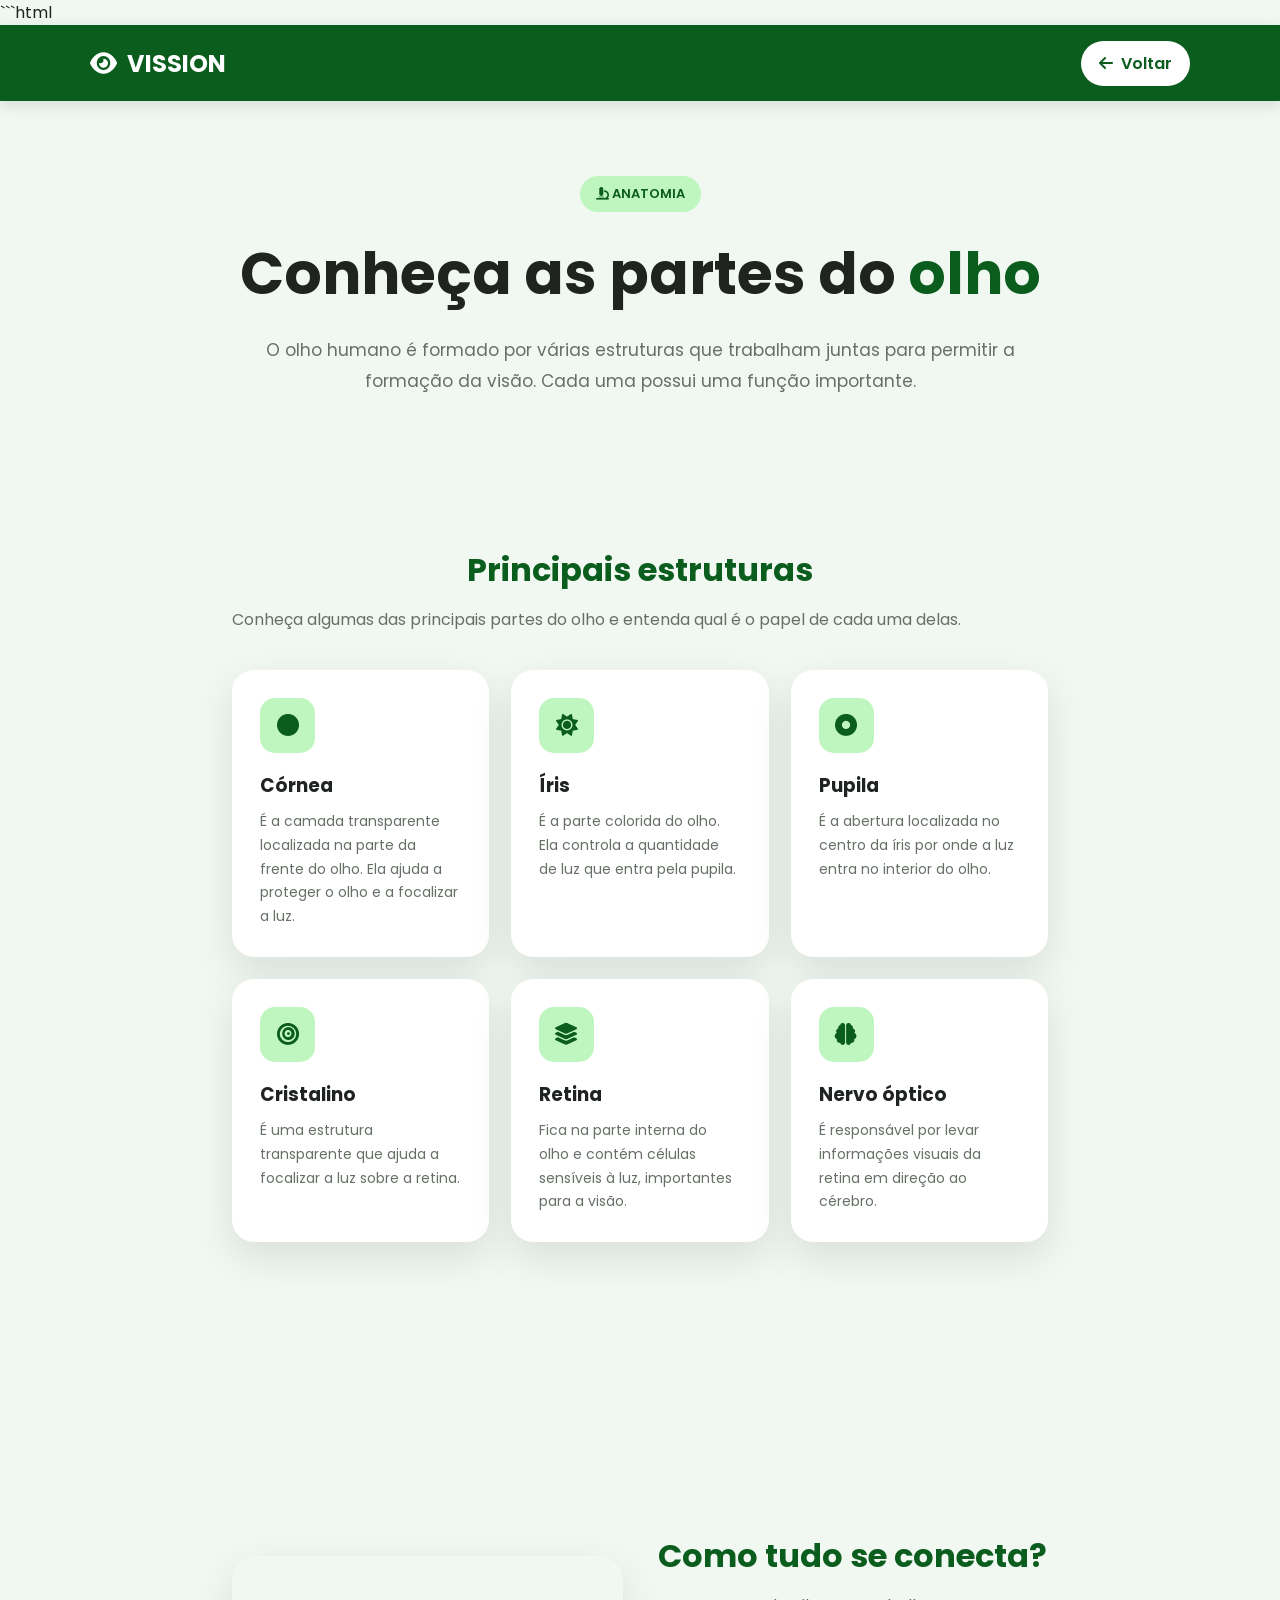
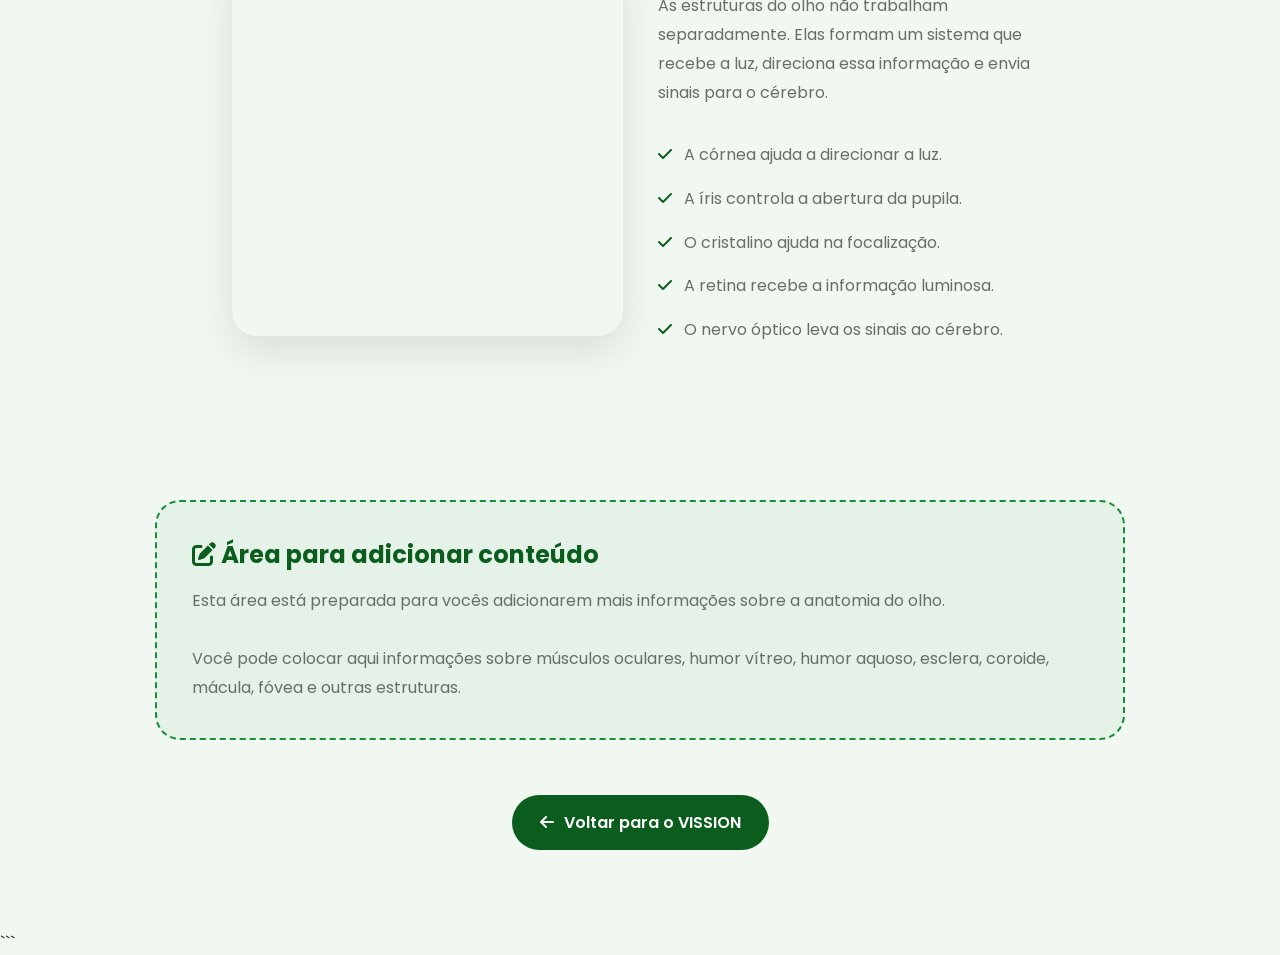
==== anatomia.html @ 55786522 "s6us6u" ====
```html
<!DOCTYPE html>
<html lang="pt-BR">
<head>
    <meta charset="UTF-8">
    <meta name="viewport" content="width=device-width, initial-scale=1.0">

    <title>Anatomia do Olho | VISSION</title>

    <link rel="preconnect" href="https://fonts.googleapis.com">
    <link rel="preconnect" href="https://fonts.gstatic.com" crossorigin>
    <link href="https://fonts.googleapis.com/css2?family=Poppins:wght@300;400;500;600;700&display=swap" rel="stylesheet">

    <link rel="stylesheet"
          href="https://cdnjs.cloudflare.com/ajax/libs/font-awesome/6.5.2/css/all.min.css">

    <link rel="stylesheet" href="style.css">

    <style>
        .paginaConteudo {
            min-height: 100vh;
            background: var(--fundo);
        }

        .cabecalhoPagina {
            position: sticky;
            top: 0;
            z-index: 1000;

            display: flex;
            align-items: center;
            justify-content: space-between;

            padding: 15px 7%;
            background: var(--verde);
            box-shadow: 0 4px 15px rgba(0,0,0,.12);
        }

        .logoPagina {
            display: flex;
            align-items: center;
            gap: 10px;

            color: white;
            text-decoration: none;
            font-size: 24px;
            font-weight: 700;
        }

        .voltarInicio {
            display: inline-flex;
            align-items: center;
            gap: 8px;

            padding: 10px 18px;
            border-radius: 30px;

            background: white;
            color: var(--verde);

            text-decoration: none;
            font-weight: 600;
            transition: .3s;
        }

        .voltarInicio:hover {
            transform: translateY(-2px);
            background: var(--verde-neon);
        }

        .heroPagina {
            max-width: 1150px;
            margin: auto;
            padding: 75px 7% 50px;
            text-align: center;
        }

        .tagPagina {
            display: inline-block;
            padding: 8px 16px;
            margin-bottom: 18px;

            border-radius: 30px;
            background: var(--verde-neon);
            color: var(--verde);

            font-size: 13px;
            font-weight: 600;
        }

        .heroPagina h1 {
            margin-bottom: 18px;
            color: var(--texto);
            font-size: clamp(38px, 5vw, 58px);
        }

        .heroPagina h1 span {
            color: var(--verde);
        }

        .heroPagina p {
            max-width: 800px;
            margin: auto;

            color: var(--cinza);
            line-height: 1.8;
            font-size: 17px;
        }

        .conteudoPagina {
            max-width: 1150px;
            margin: auto;
            padding: 20px 7% 80px;
        }

        .tituloSecao {
            margin-bottom: 12px;
            color: var(--verde);
            font-size: 32px;
        }

        .textoSecao {
            margin-bottom: 35px;
            color: var(--cinza);
            line-height: 1.8;
        }

        .partesOlho {
            display: grid;
            grid-template-columns: repeat(3, 1fr);
            gap: 22px;
            margin-bottom: 70px;
        }

        .parteOlho {
            padding: 28px;
            background: var(--branco);
            border-radius: 22px;
            box-shadow: var(--sombra);
            transition: .3s;
        }

        .parteOlho:hover {
            transform: translateY(-7px);
        }

        .iconeParte {
            width: 55px;
            height: 55px;

            display: flex;
            align-items: center;
            justify-content: center;

            margin-bottom: 18px;
            border-radius: 15px;

            background: var(--verde-neon);
            color: var(--verde);

            font-size: 22px;
        }

        .parteOlho h3 {
            margin-bottom: 10px;
            color: var(--texto);
        }

        .parteOlho p {
            color: var(--cinza);
            line-height: 1.7;
            font-size: 14px;
        }

        .diagrama {
            display: grid;
            grid-template-columns: 1fr 1fr;
            gap: 35px;
            align-items: center;
            margin: 60px 0;
        }

        .imagemAnatomia {
            min-height: 380px;
            border-radius: 25px;

            background-image: url("imagens/images(4).jpeg");
            background-size: cover;
            background-position: center;

            box-shadow: var(--sombra);
        }

        .listaPartes {
            list-style: none;
            padding: 0;
        }

        .listaPartes li {
            display: flex;
            gap: 12px;
            margin-bottom: 18px;

            color: var(--cinza);
            line-height: 1.6;
        }

        .listaPartes i {
            color: var(--verde);
            margin-top: 4px;
        }

        .blocoEditavel {
            padding: 35px;
            margin-top: 60px;

            border: 2px dashed var(--verde-claro);
            border-radius: 25px;

            background: rgba(22,141,57,.05);
        }

        .blocoEditavel h2 {
            margin-bottom: 15px;
            color: var(--verde);
        }

        .blocoEditavel p {
            color: var(--cinza);
            line-height: 1.8;
        }

        .areaVoltar {
            text-align: center;
            margin-top: 55px;
        }

        .botaoVoltar {
            display: inline-flex;
            align-items: center;
            gap: 10px;

            padding: 15px 28px;
            border-radius: 40px;

            background: var(--verde);
            color: white;

            text-decoration: none;
            font-weight: 600;
            transition: .3s;
        }

        .botaoVoltar:hover {
            background: var(--verde-claro);
            transform: translateY(-3px);
        }

        .dark .paginaConteudo {
            background: #101410;
        }

        .dark .parteOlho {
            background: #1d211d;
        }

        .dark .heroPagina h1,
        .dark .parteOlho h3 {
            color: #eeeeee;
        }

        .dark .heroPagina p,
        .dark .textoSecao,
        .dark .parteOlho p,
        .dark .listaPartes li,
        .dark .blocoEditavel p {
            color: #c1c1c1;
        }

        @media(max-width:900px) {
            .partesOlho {
                grid-template-columns: 1fr 1fr;
            }

            .diagrama {
                grid-template-columns: 1fr;
            }
        }

        @media(max-width:600px) {
            .partesOlho {
                grid-template-columns: 1fr;
            }

            .heroPagina {
                padding: 55px 6% 40px;
            }

            .conteudoPagina {
                padding: 20px 6% 60px;
            }

            .imagemAnatomia {
                min-height: 260px;
            }
        }
    </style>
</head>

<body>

<div class="paginaConteudo">

    <header class="cabecalhoPagina">

        <a href="index.html" class="logoPagina">
            <i class="fa-solid fa-eye"></i>
            VISSION
        </a>

        <a href="index.html" class="voltarInicio">
            <i class="fa-solid fa-arrow-left"></i>
            Voltar
        </a>

    </header>


    <section class="heroPagina">

        <span class="tagPagina">
            <i class="fa-solid fa-microscope"></i>
            ANATOMIA
        </span>

        <h1>
            Conheça as partes do <span>olho</span>
        </h1>

        <p>
            O olho humano é formado por várias estruturas que trabalham
            juntas para permitir a formação da visão. Cada uma possui
            uma função importante.
        </p>

    </section>


    <main class="conteudoPagina">

        <section>

            <h2 class="tituloSecao">
                Principais estruturas
            </h2>

            <p class="textoSecao">
                Conheça algumas das principais partes do olho e entenda
                qual é o papel de cada uma delas.
            </p>

            <div class="partesOlho">

                <article class="parteOlho">
                    <div class="iconeParte">
                        <i class="fa-solid fa-circle"></i>
                    </div>
                    <h3>Córnea</h3>
                    <p>
                        É a camada transparente localizada na parte da frente
                        do olho. Ela ajuda a proteger o olho e a focalizar a luz.
                    </p>
                </article>

                <article class="parteOlho">
                    <div class="iconeParte">
                        <i class="fa-solid fa-sun"></i>
                    </div>
                    <h3>Íris</h3>
                    <p>
                        É a parte colorida do olho. Ela controla a quantidade
                        de luz que entra pela pupila.
                    </p>
                </article>

                <article class="parteOlho">
                    <div class="iconeParte">
                        <i class="fa-solid fa-circle-dot"></i>
                    </div>
                    <h3>Pupila</h3>
                    <p>
                        É a abertura localizada no centro da íris por onde
                        a luz entra no interior do olho.
                    </p>
                </article>

                <article class="parteOlho">
                    <div class="iconeParte">
                        <i class="fa-solid fa-bullseye"></i>
                    </div>
                    <h3>Cristalino</h3>
                    <p>
                        É uma estrutura transparente que ajuda a focalizar
                        a luz sobre a retina.
                    </p>
                </article>

                <article class="parteOlho">
                    <div class="iconeParte">
                        <i class="fa-solid fa-layer-group"></i>
                    </div>
                    <h3>Retina</h3>
                    <p>
                        Fica na parte interna do olho e contém células
                        sensíveis à luz, importantes para a visão.
                    </p>
                </article>

                <article class="parteOlho">
                    <div class="iconeParte">
                        <i class="fa-solid fa-brain"></i>
                    </div>
                    <h3>Nervo óptico</h3>
                    <p>
                        É responsável por levar informações visuais da retina
                        em direção ao cérebro.
                    </p>
                </article>

            </div>

        </section>


        <section class="diagrama">

            <div class="imagemAnatomia"></div>

            <div>

                <h2 class="tituloSecao">
                    Como tudo se conecta?
                </h2>

                <p class="textoSecao">
                    As estruturas do olho não trabalham separadamente.
                    Elas formam um sistema que recebe a luz, direciona
                    essa informação e envia sinais para o cérebro.
                </p>

                <ul class="listaPartes">

                    <li>
                        <i class="fa-solid fa-check"></i>
                        A córnea ajuda a direcionar a luz.
                    </li>

                    <li>
                        <i class="fa-solid fa-check"></i>
                        A íris controla a abertura da pupila.
                    </li>

                    <li>
                        <i class="fa-solid fa-check"></i>
                        O cristalino ajuda na focalização.
                    </li>

                    <li>
                        <i class="fa-solid fa-check"></i>
                        A retina recebe a informação luminosa.
                    </li>

                    <li>
                        <i class="fa-solid fa-check"></i>
                        O nervo óptico leva os sinais ao cérebro.
                    </li>

                </ul>

            </div>

        </section>


        <section class="blocoEditavel">

            <h2>
                <i class="fa-solid fa-pen-to-square"></i>
                Área para adicionar conteúdo
            </h2>

            <p>
                Esta área está preparada para vocês adicionarem mais
                informações sobre a anatomia do olho.

                <br><br>

                Você pode colocar aqui informações sobre músculos oculares,
                humor vítreo, humor aquoso, esclera, coroide, mácula,
                fóvea e outras estruturas.
            </p>

        </section>


        <div class="areaVoltar">

            <a href="index.html" class="botaoVoltar">
                <i class="fa-solid fa-arrow-left"></i>
                Voltar para o VISSION
            </a>

        </div>

    </main>

</div>

<script>
    if (localStorage.getItem("modoEscuro") === "true") {
        document.body.classList.add("dark");
    }
</script>

</body>
</html>
```
---- style.css ----
:root {
    /* ==================== CORES ==================== */

    --verde: #0b5d1e;
    --verde-claro: #168d39;
    --verde-neon: #bff5bf;

    --fundo: #f1f8f2;
    --branco: #ffffff;

    --texto: #202420;
    --cinza: #667066;

    --sombra: 0 15px 40px rgba(0, 0, 0, 0.10);


    /* ==================== IMAGENS ==================== */

    --imagem-hero: url("imagens/images.jpeg");
    --imagem-olho: url("imagens/images(1).jpeg");
    --imagem-cores: url("imagens/images(2).jpeg");
    --imagem-cerebro: url("imagens/images(3).jpeg");
}


/* =========================================================
   RESET
========================================================= */

* {
    margin: 0;
    padding: 0;
    box-sizing: border-box;
    scroll-behavior: smooth;
}

html {
    scroll-behavior: smooth;
}

body {
    font-family: Poppins, sans-serif;
    background: var(--fundo);
    color: var(--texto);
    overflow-x: hidden;
    transition: 0.3s;
}

button,
input {
    font: inherit;
}

button {
    cursor: pointer;
}

a {
    text-decoration: none;
    color: inherit;
}


/* =========================================================
   HEADER
========================================================= */

header {
    position: fixed;
    top: 0;
    left: 0;

    width: 100%;
    min-height: 76px;

    display: flex;
    align-items: center;
    justify-content: space-between;

    padding: 0 7%;

    background: var(--verde);
    color: #fff;

    z-index: 1000;

    box-shadow: 0 5px 20px rgba(0, 0, 0, 0.15);
}


/* LOGO */

.logo {
    display: flex;
    align-items: center;
    gap: 10px;

    font-size: 25px;
    font-weight: 700;
}

.logo img,
.footerLogo img {
    object-fit: cover;
    background: #fff;
    border-radius: 50%;
    padding: 4px;
}

.logo img {
    width: 48px;
    height: 48px;
}


/* MENU */

nav {
    display: flex;
    gap: 28px;
}

nav a {
    color: #fff;
    font-size: 15px;
    transition: 0.3s;
}

nav a:hover {
    color: var(--verde-neon);
}


/* =========================================================
   MODO ESCURO - BOTÃO
========================================================= */

#modoEscuro {
    width: 42px;
    height: 42px;

    border: 0;
    border-radius: 50%;

    background: #ffffff;
    color: var(--verde);

    transition: 0.3s;
}

#modoEscuro:hover {
    transform: rotate(20deg);
}


/* =========================================================
   HERO
========================================================= */

.hero {
    min-height: 100vh;

    padding: 130px 8% 70px;

    display: grid;
    grid-template-columns: 1fr 1fr;

    align-items: center;
    gap: 60px;
}

.heroTexto {
    animation: aparecer 0.8s ease;
}


/* TAGS */

.tag,
.tituloSecao span,
.proximaPagina span {
    color: var(--verde-claro);

    font-size: 13px;
    font-weight: 700;

    letter-spacing: 2px;
}


/* TÍTULO */

.heroTexto h1 {
    max-width: 650px;

    margin: 18px 0;

    color: var(--verde);

    font-size: clamp(40px, 5vw, 65px);
    line-height: 1.08;
}

.heroTexto p {
    max-width: 600px;

    margin-bottom: 35px;

    color: var(--cinza);

    font-size: 18px;
    line-height: 1.8;
}


/* =========================================================
   BOTÕES GERAIS
========================================================= */

.botao {
    display: inline-block;

    padding: 15px 30px;

    border: 0;
    border-radius: 40px;

    background: var(--verde);
    color: #fff;

    font-weight: 600;

    transition: 0.3s;
}

.botao:hover {
    background: var(--verde-claro);
    transform: translateY(-3px);
}


/* =========================================================
   IMAGEM DO HERO
========================================================= */

.heroImagem {
    min-height: 480px;

    background:
        linear-gradient(
            rgba(11, 93, 30, 0.05),
            rgba(11, 93, 30, 0.05)
        ),
        var(--imagem-hero) center/cover;

    border-radius: 30px;

    box-shadow: var(--sombra);

    animation:
        aparecer 0.8s ease 0.15s both;
}


/* =========================================================
   SEÇÕES
========================================================= */

section {
    padding: 80px 8%;
}

.tituloSecao {
    text-align: center;
    margin-bottom: 45px;
}

.tituloSecao h2 {
    margin: 8px 0;

    color: var(--verde);

    font-size: clamp(30px, 4vw, 44px);
}

.tituloSecao p {
    color: var(--cinza);
}


/* =========================================================
   PESQUISA
========================================================= */

.pesquisa {
    position: relative;
    padding: 20px 8% 60px;
}


/* BARRA */

.barraPesquisa {
    max-width: 800px;

    margin: auto;

    display: flex;

    background: #fff;

    border-radius: 50px;

    box-shadow: var(--sombra);

    overflow: hidden;
}

.barraPesquisa input {
    flex: 1;

    padding: 17px 25px;

    border: 0;
    outline: 0;

    background: transparent;
    color: var(--texto);
}

.barraPesquisa button {
    width: 65px;

    border: 0;

    background: var(--verde);
    color: #fff;

    transition: 0.3s;
}

.barraPesquisa button:hover {
    background: var(--verde-claro);
}


/* =========================================================
   RESULTADOS DA PESQUISA
========================================================= */

.resultadosPesquisa {
    max-width: 800px;

    margin: 15px auto 0;

    display: none;
    flex-direction: column;

    gap: 10px;
}

.resultadosPesquisa.ativo {
    display: flex;
}

.resultadoPesquisa {
    display: block;

    padding: 18px 22px;

    background: #ffffff;
    color: var(--texto);

    border-radius: 15px;

    box-shadow: var(--sombra);

    transition: 0.3s;
}

.resultadoPesquisa:hover {
    transform: translateY(-3px);
    background: #effbef;
}

.resultadoPesquisa h3 {
    margin-bottom: 5px;

    color: var(--verde);

    font-size: 18px;
}

.resultadoPesquisa p {
    color: var(--cinza);

    font-size: 14px;
    line-height: 1.5;
}


/* =========================================================
   EXPLORAR
========================================================= */

.botoes {
    max-width: 900px;

    margin: auto;

    display: flex;

    justify-content: center;
    flex-wrap: wrap;

    gap: 15px;
}

.botaoTema {
    padding: 15px 25px;

    border: 0;
    border-radius: 40px;

    background: #fff;
    color: var(--texto);

    box-shadow: var(--sombra);

    transition: 0.3s;
}

.botaoTema:hover {
    background: var(--verde);
    color: #fff;

    transform: translateY(-4px);
}


/* =========================================================
   CURIOSIDADES / CARDS
========================================================= */

.cards {
    display: grid;

    grid-template-columns: repeat(3, 1fr);

    gap: 25px;
}

.card {
    overflow: hidden;

    background: #fff;

    border-radius: 20px;

    box-shadow: var(--sombra);

    transition: 0.3s;
}

.card:hover {
    transform: translateY(-8px);
}


/* IMAGEM */

.imagem {
    height: 220px;

    background:
        center/cover no-repeat;
}


/* CONTEÚDO */

.cardConteudo {
    padding: 25px;
}

.card h3 {
    margin-bottom: 10px;

    color: var(--verde);

    font-size: 22px;
}

.card p {
    min-height: 75px;

    margin-bottom: 20px;

    color: var(--cinza);

    line-height: 1.6;
}


/* BOTÃO DOS CARDS */

.card button {
    display: inline-block;

    padding: 13px 25px;

    border: 0;
    border-radius: 30px;

    background: var(--verde);
    color: #fff;

    transition: 0.3s;
}

.card button:hover,
.cardButton:hover {
    background: var(--verde-claro) !important;
    transform: translateY(-2px);
}


/* =========================================================
   BOTÃO GERAR CURIOSIDADES
========================================================= */

.gerarCuriosidades {
    display: flex;

    justify-content: center;

    margin-top: 35px;
}

.botaoGerar {
    padding: 15px 28px;

    border: 0;
    border-radius: 40px;

    background: var(--verde);
    color: #fff;

    font-weight: 600;

    transition: 0.3s;
}

.botaoGerar:hover {
    background: var(--verde-claro);
    transform: translateY(-3px);
}


/* =========================================================
   ÁREA DO QUIZ
========================================================= */

.proximaPagina {
    max-width: 1100px;

    margin: 60px auto;

    display: flex;

    justify-content: space-between;
    align-items: center;

    gap: 40px;

    padding: 60px 8%;

    background:
        linear-gradient(
            135deg,
            var(--verde),
            var(--verde-claro)
        );

    color: #fff;

    border-radius: 25px;
}

.proximaPagina h2 {
    margin: 10px 0;

    font-size: 35px;
}

.proximaPagina p {
    max-width: 650px;

    line-height: 1.7;
}


/* BOTÃO BRANCO */

.botaoBranco {
    flex-shrink: 0;

    background: #fff;
    color: var(--verde);
}

.botaoBranco:hover {
    background: #eaffea;
}


/* =========================================================
   FOOTER
========================================================= */

footer {
    padding: 55px 20px;

    text-align: center;

    background: var(--verde);
    color: #fff;
}


/* LOGO DO FOOTER */

.footerLogo {
    display: flex;

    justify-content: center;
    align-items: center;

    gap: 10px;

    margin-bottom: 15px;

    font-size: 28px;
}

.footerLogo img {
    width: 55px;
    height: 55px;
}


/* TEXTOS */

footer p {
    margin: 12px 0;
}

footer h3 {
    margin: 25px 0;

    font-weight: 400;
}


/* =========================================================
   REDES SOCIAIS
========================================================= */

.redesSociais {
    display: flex;

    justify-content: center;

    gap: 12px;

    margin: 25px 0;
}

.redesSociais a {
    width: 45px;
    height: 45px;

    display: grid;
    place-items: center;

    border-radius: 50%;

    background: #fff;
    color: var(--verde);

    transition: 0.3s;
}

.redesSociais a:hover {
    transform: translateY(-4px);

    background: var(--verde-neon);
}


/* =========================================================
   VOLTAR AO TOPO
========================================================= */

#topo {
    position: fixed;

    right: 25px;
    bottom: 25px;

    display: none;

    width: 50px;
    height: 50px;

    border: 0;
    border-radius: 50%;

    background: var(--verde);
    color: #fff;

    box-shadow: var(--sombra);

    z-index: 900;

    transition: 0.3s;
}

#topo:hover {
    background: var(--verde-claro);

    transform: translateY(-4px);
}


/* =========================================================
   MODO ESCURO
========================================================= */

.dark {
    --fundo: #101410;
    --texto: #f1f1f1;
    --cinza: #c1c1c1;
    --branco: #1d211d;
}


/* FUNDOS */

.dark .barraPesquisa,
.dark .resultadoPesquisa,
.dark .card,
.dark .botaoTema {
    background: #1d211d;
}


/* TEXTOS */

.dark .botaoTema {
    color: #f1f1f1;
}

.dark .barraPesquisa input {
    color: #fff;
}

.dark .heroTexto h1,
.dark .tituloSecao h2,
.dark .card h3,
.dark .resultadoPesquisa h3 {
    color: #55c96c;
}


/* HOVER DA PESQUISA */

.dark .resultadoPesquisa:hover {
    background: #253525;
}


/* =========================================================
   ANIMAÇÕES
========================================================= */

@keyframes aparecer {

    from {
        opacity: 0;
        transform: translateY(25px);
    }

    to {
        opacity: 1;
        transform: translateY(0);
    }

}


/* =========================================================
   TABLET
========================================================= */

@media (max-width: 900px) {

    /* HEADER */

    header {
        padding: 0 4%;
    }

    nav {
        gap: 15px;
    }


    /* HERO */

    .hero {
        grid-template-columns: 1fr;

        padding-top: 120px;

        text-align: center;
    }

    .heroTexto p {
        margin-left: auto;
        margin-right: auto;
    }

    .heroImagem {
        min-height: 350px;
    }


    /* CARDS */

    .cards {
        grid-template-columns: 1fr 1fr;
    }


    /* QUIZ */

    .proximaPagina {
        flex-direction: column;

        text-align: center;
    }
}


/* =========================================================
   CELULAR
========================================================= */

@media (max-width: 600px) {

    /* HEADER */

    header {
        height: auto;

        min-height: 70px;

        flex-wrap: wrap;

        gap: 10px;

        padding: 12px 20px;
    }

    .logo {
        font-size: 20px;
    }

    .logo img {
        width: 40px;
        height: 40px;
    }


    /* MENU */

    nav {
        order: 3;

        width: 100%;

        justify-content: center;

        padding-bottom: 5px;
    }

    nav a {
        font-size: 12px;
    }


    /* HERO */

    .hero {
        padding-top: 150px;
    }

    .heroImagem {
        min-height: 280px;
    }


    /* SEÇÕES */

    section {
        padding: 60px 6%;
    }


    /* CARDS */

    .cards {
        grid-template-columns: 1fr;
    }


    /* QUIZ */

    .proximaPagina {
        margin-left: 5%;
        margin-right: 5%;
    }

    .proximaPagina h2 {
        font-size: 28px;
    }


    /* TÍTULOS */

    .tituloSecao h2 {
        font-size: 30px;
    }


    /* VOLTAR AO TOPO */

    #topo {
        right: 15px;
        bottom: 15px;
    }
}
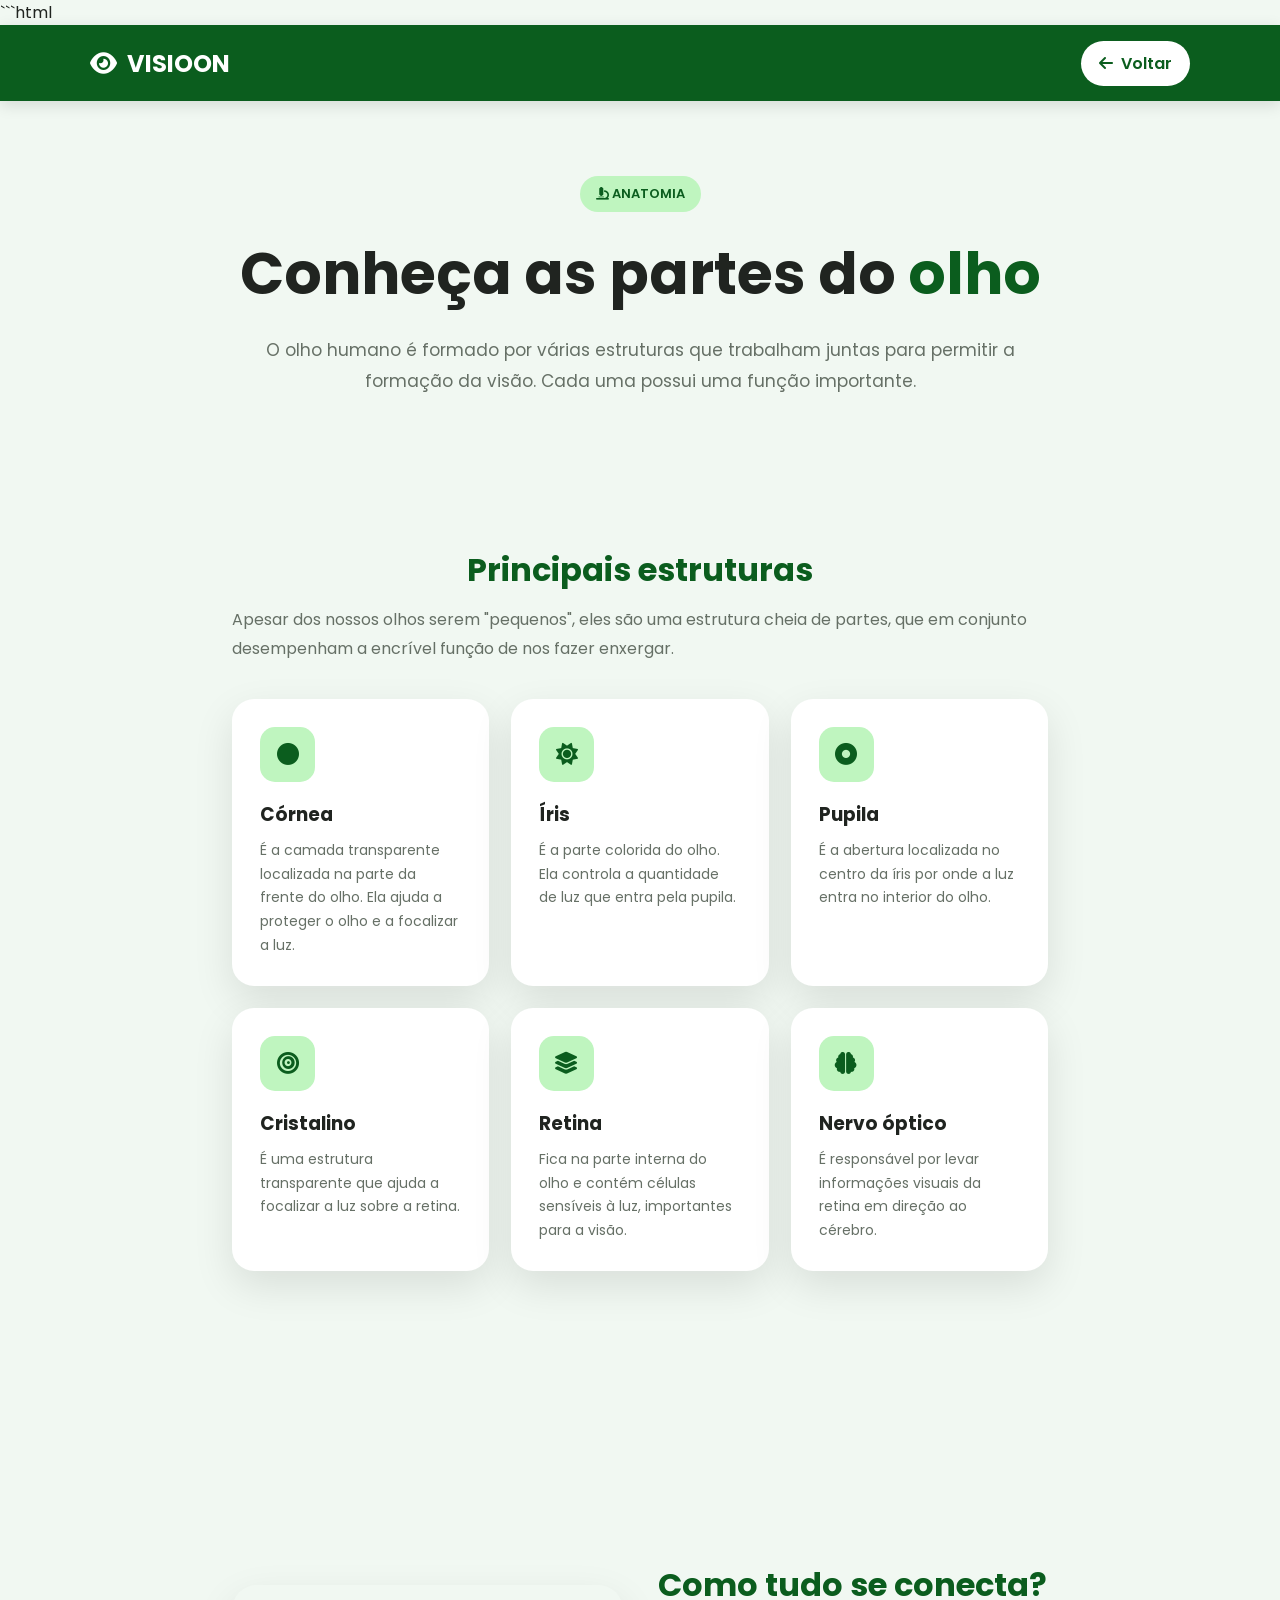
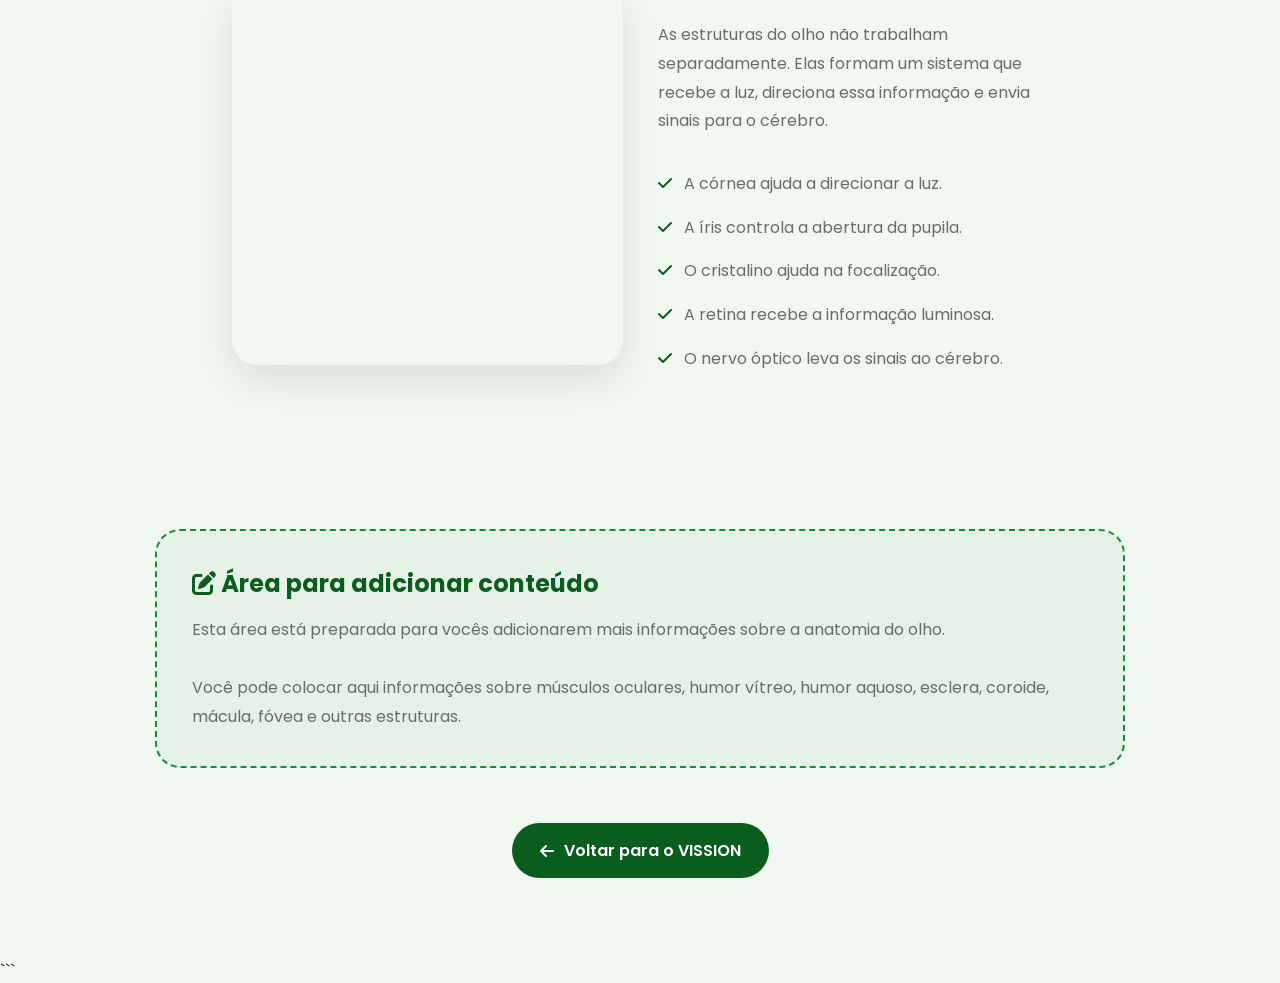
==== commit a0d89b9d: "zdhfadhf" ====
--- a/anatomia.html
+++ b/anatomia.html
@@ -5,7 +5,7 @@
     <meta charset="UTF-8">
     <meta name="viewport" content="width=device-width, initial-scale=1.0">
 
-    <title>Anatomia do Olho | VISSION</title>
+    <title>Anatomia do Olho | VISIOON</title>
 
     <link rel="preconnect" href="https://fonts.googleapis.com">
     <link rel="preconnect" href="https://fonts.gstatic.com" crossorigin>
@@ -315,7 +315,7 @@
 
         <a href="index.html" class="logoPagina">
             <i class="fa-solid fa-eye"></i>
-            VISSION
+            VISIOON
         </a>
 
         <a href="index.html" class="voltarInicio">
@@ -355,8 +355,9 @@
             </h2>
 
             <p class="textoSecao">
-                Conheça algumas das principais partes do olho e entenda
-                qual é o papel de cada uma delas.
+                Apesar dos nossos olhos serem "pequenos", eles são uma
+                 estrutura cheia de partes, que em conjunto desempenham a
+                  encrível função de nos fazer enxergar.
             </p>
 
             <div class="partesOlho">
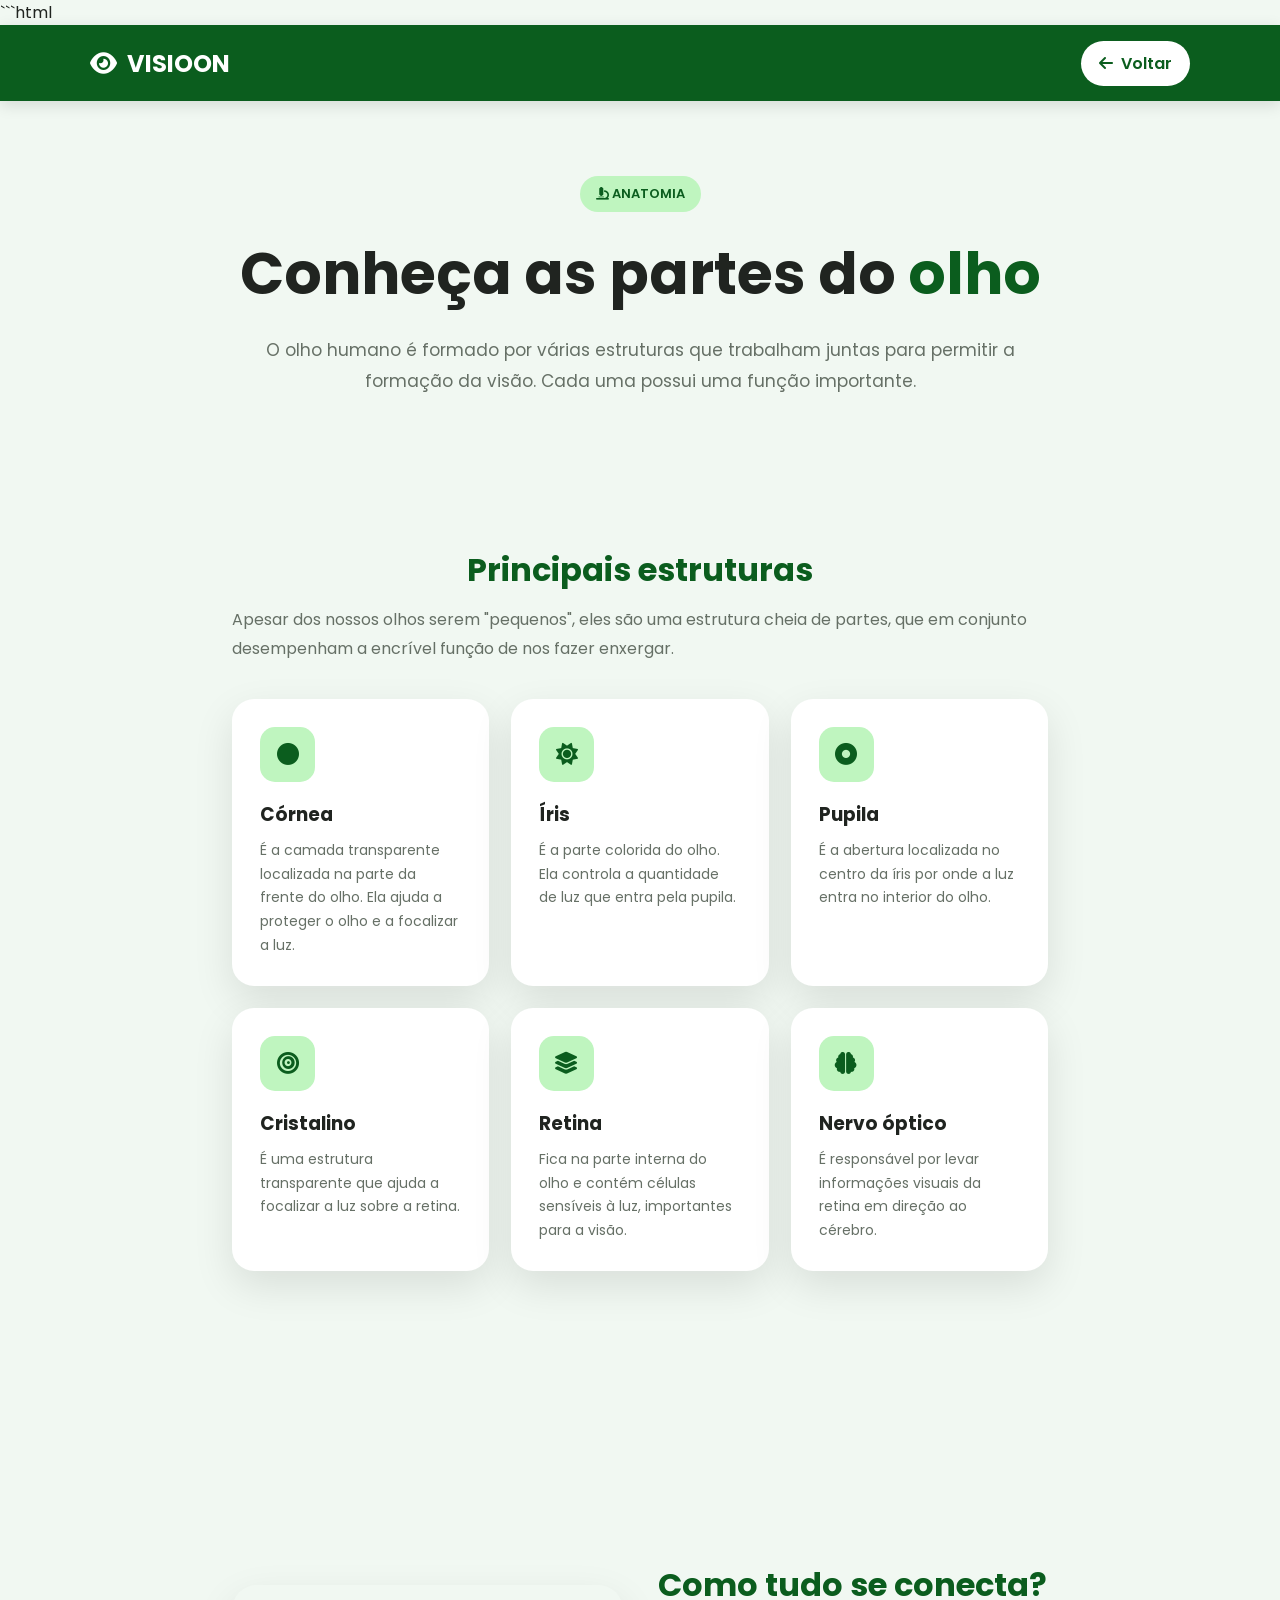
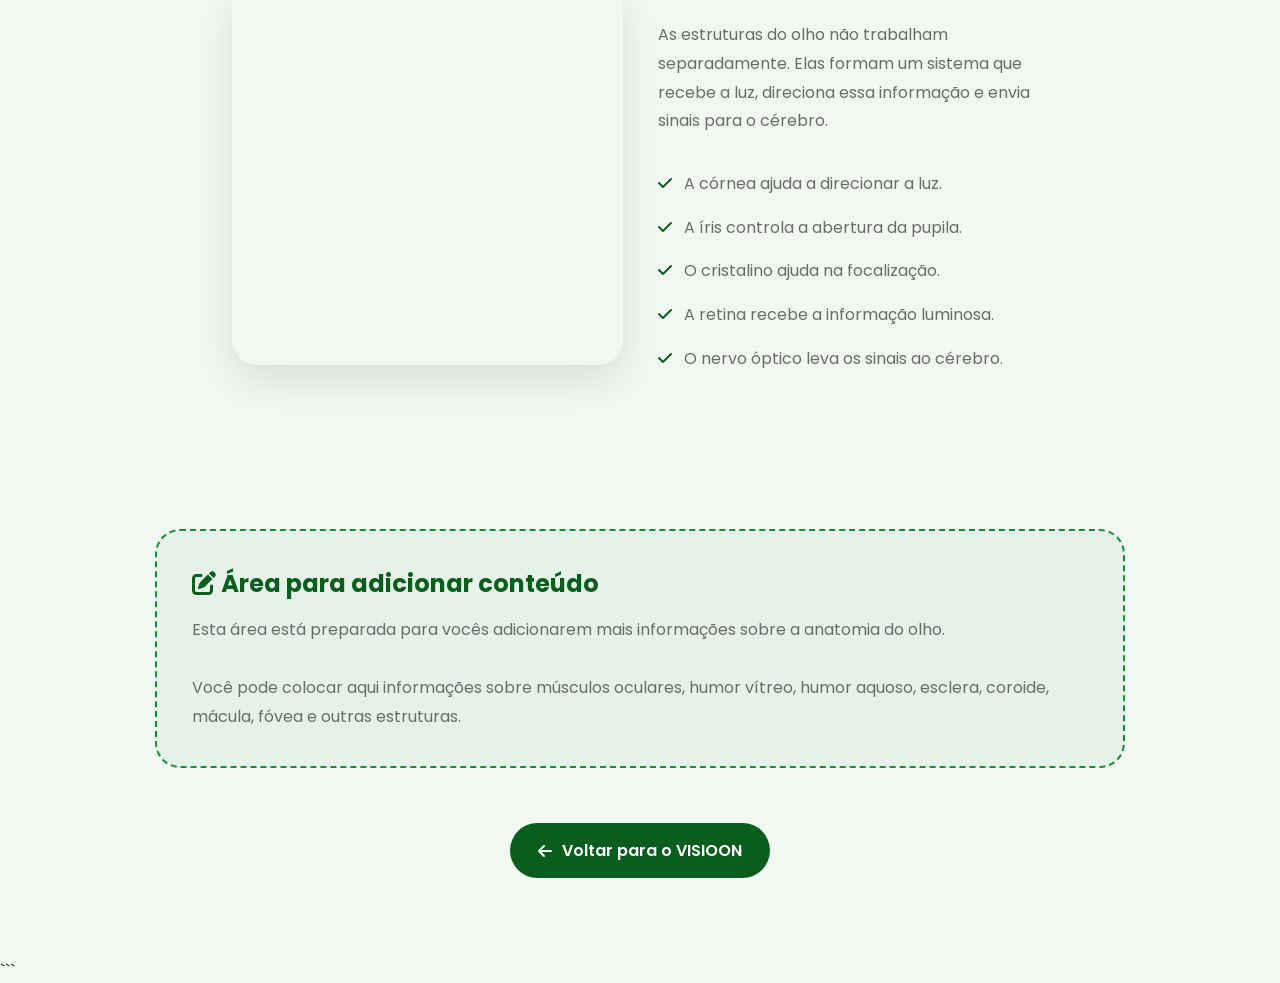
==== commit 1cb6802e: "zdfh\zdfh" ====
--- a/anatomia.html
+++ b/anatomia.html
@@ -508,7 +508,7 @@
 
             <a href="index.html" class="botaoVoltar">
                 <i class="fa-solid fa-arrow-left"></i>
-                Voltar para o VISSION
+                Voltar para o VISIOON
             </a>
 
         </div>
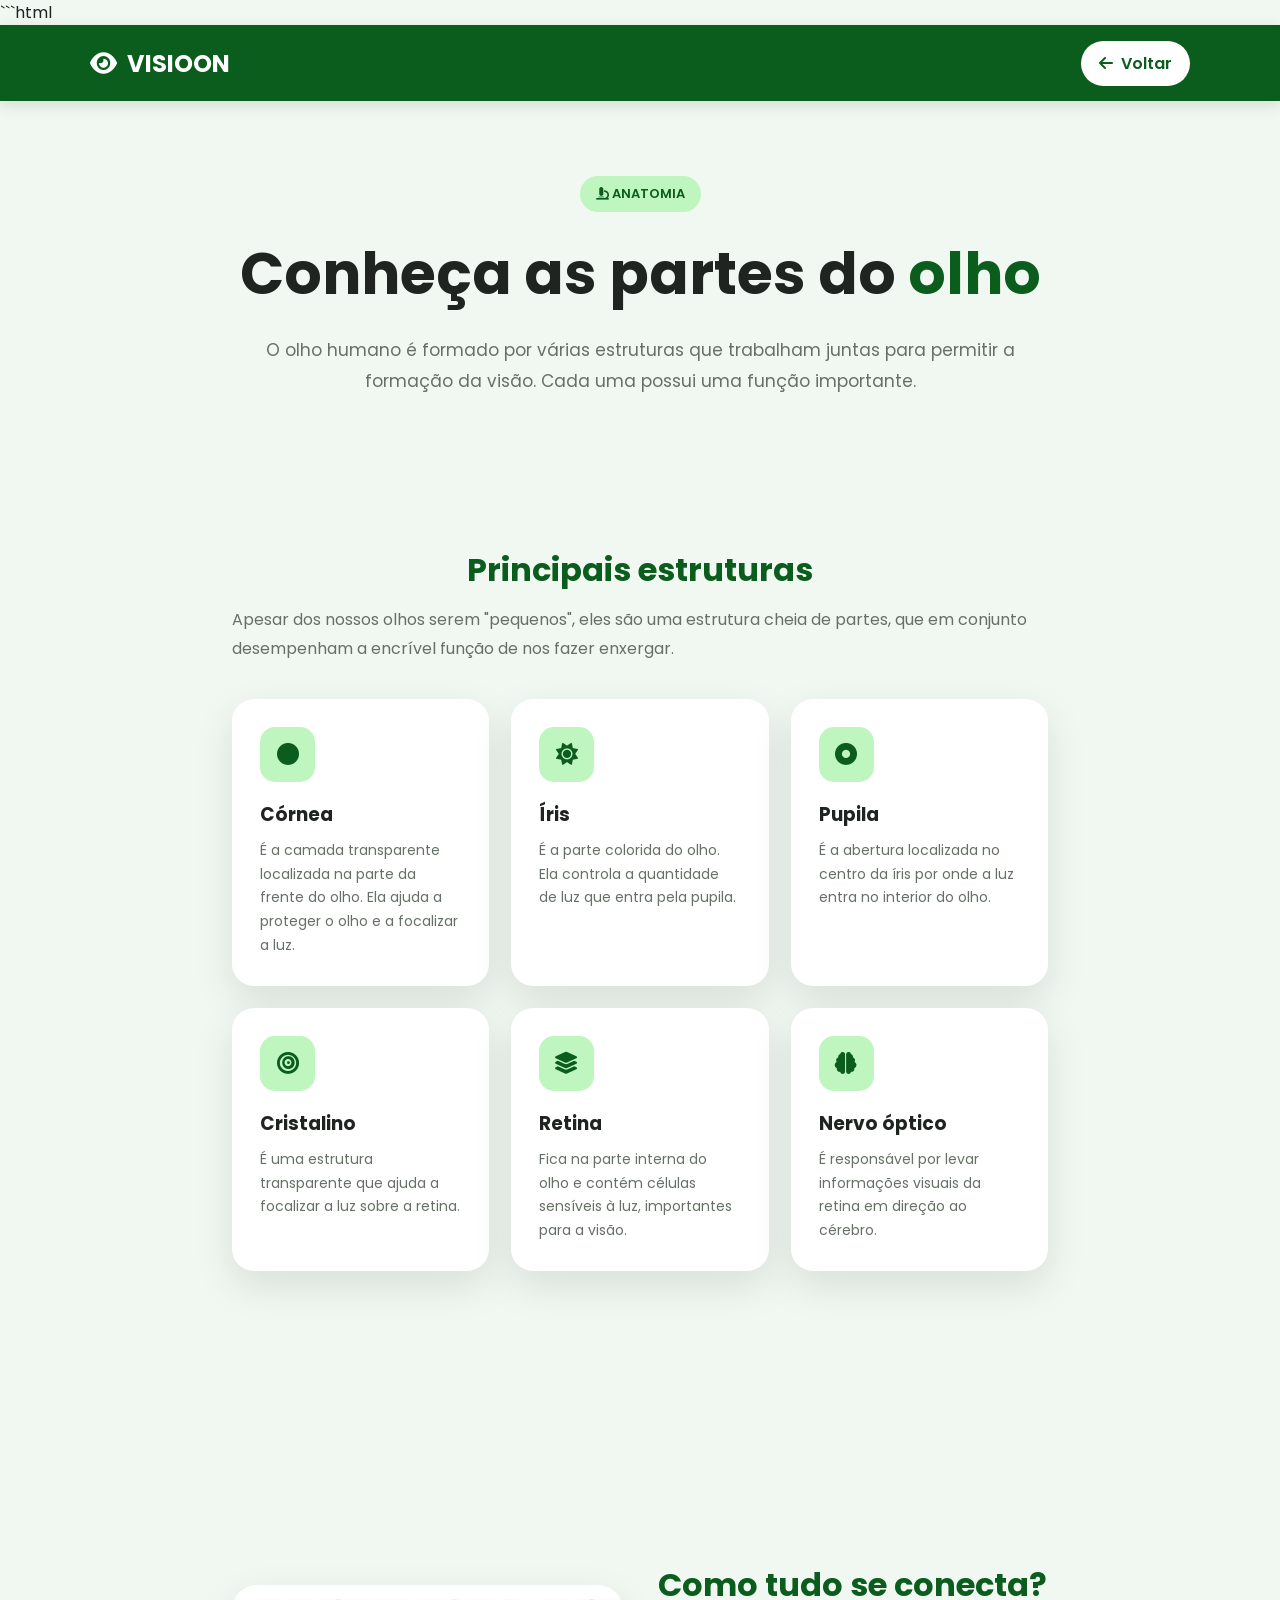
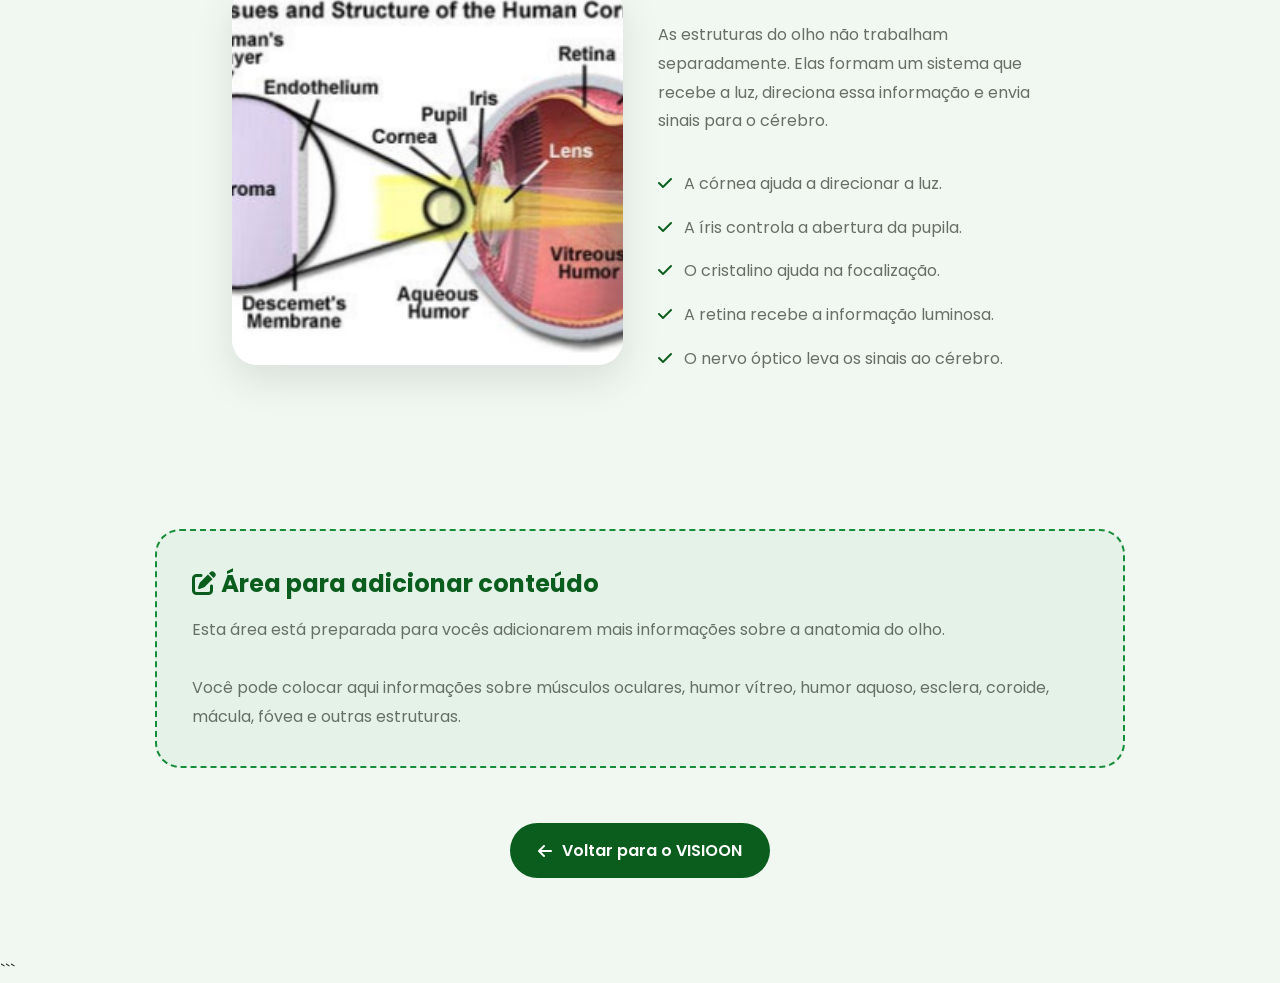
==== commit 2b108539: "asjhdbglhjab" ====
--- a/anatomia.html
+++ b/anatomia.html
@@ -184,7 +184,7 @@
             min-height: 380px;
             border-radius: 25px;
 
-            background-image: url("imagens/images(4).jpeg");
+            background-image: url("imagens/imagem_anatomia_do_olho.png");
             background-size: cover;
             background-position: center;
 
--- a/style.css
+++ b/style.css
@@ -16,7 +16,7 @@
 
     /* ==================== IMAGENS ==================== */
 
-    --imagem-hero: url("imagens/images.jpeg");
+    --imagem-hero: url("imagens/imagem_grande_da_pagina_inicial.jpg");
     --imagem-olho: url("imagens/images(1).jpeg");
     --imagem-cores: url("imagens/images(2).jpeg");
     --imagem-cerebro: url("imagens/images(3).jpeg");
@@ -466,16 +466,21 @@
     transform: translateY(-8px);
 }
 
-
-/* IMAGEM */
-
-.imagem {
+/* =========================================================
+   IMAGENS DAS CURIOSIDADES
+========================================================= */
+
+.imagemCard {
+    width: 100%;
     height: 220px;
 
-    background:
-        center/cover no-repeat;
-}
-
+    object-fit: cover;
+    object-position: center;
+
+    display: block;
+
+    border-radius: 0;
+}
 
 /* CONTEÚDO */
 
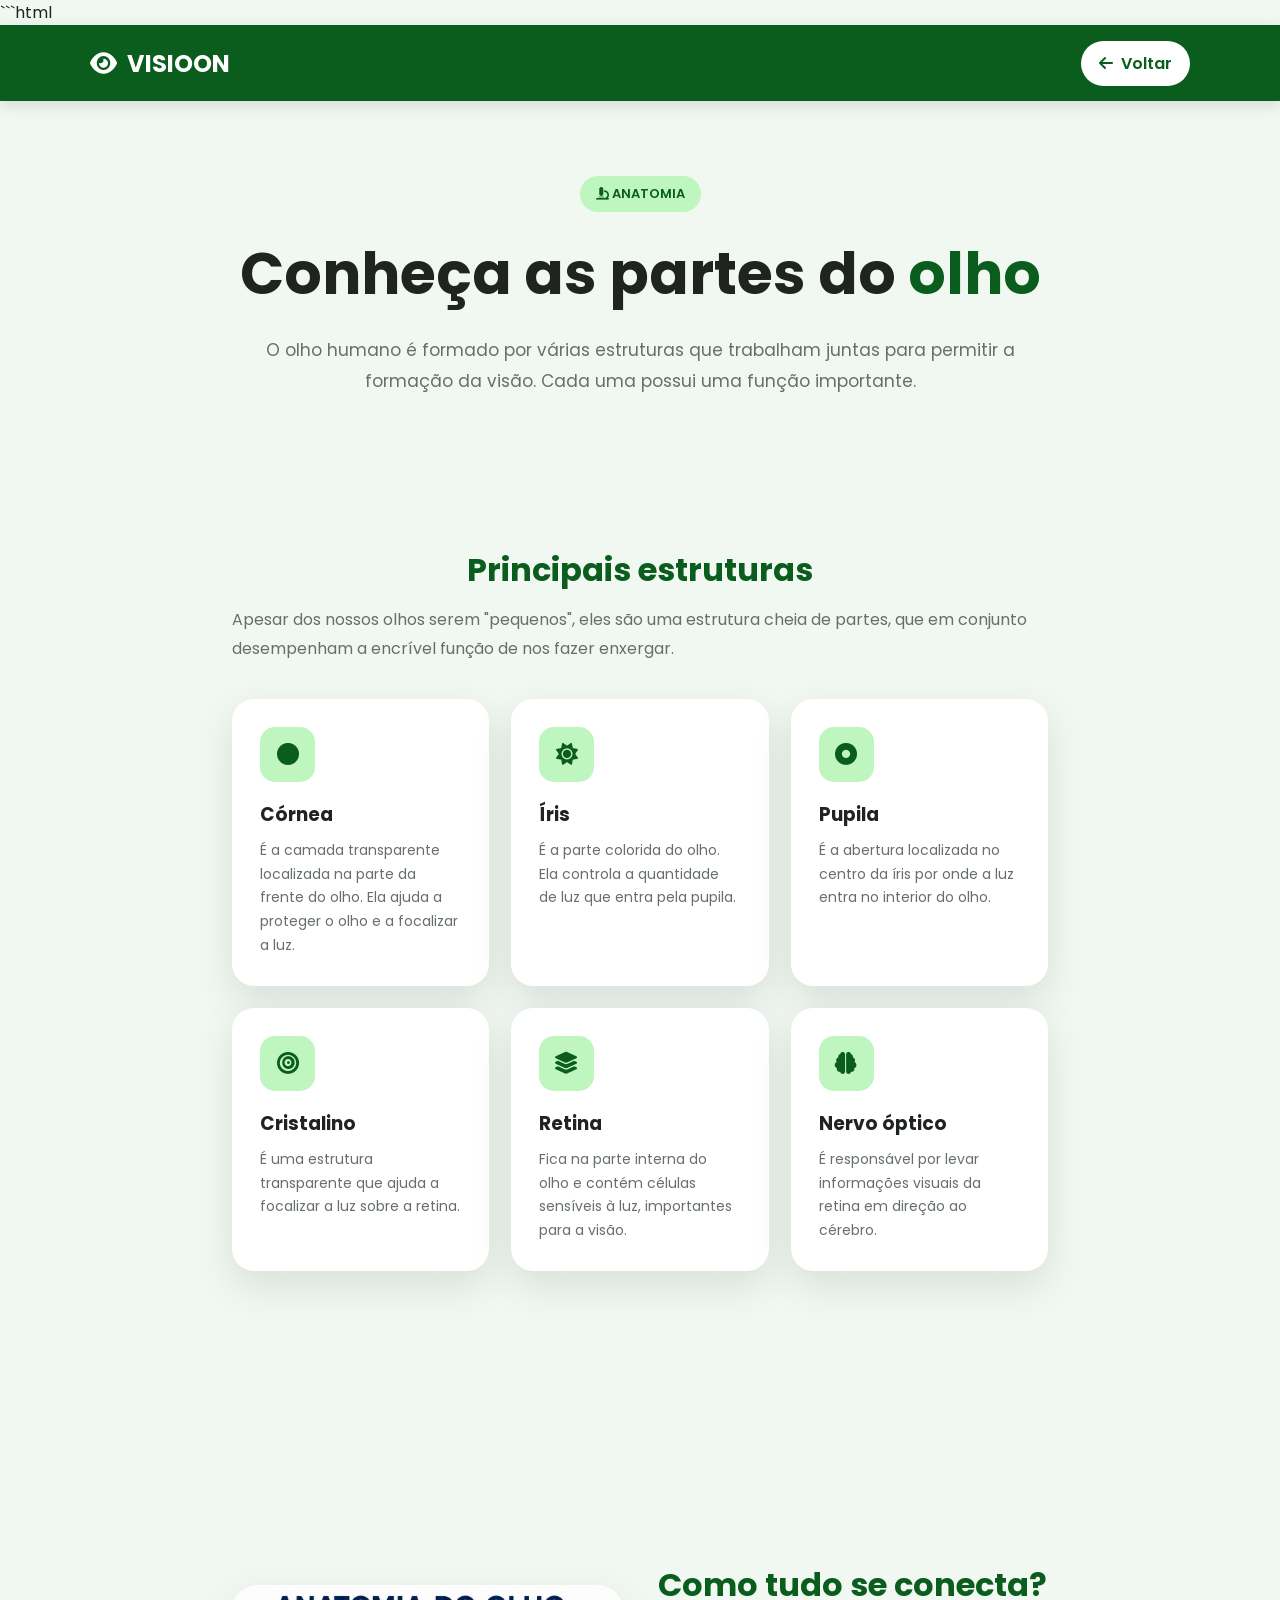
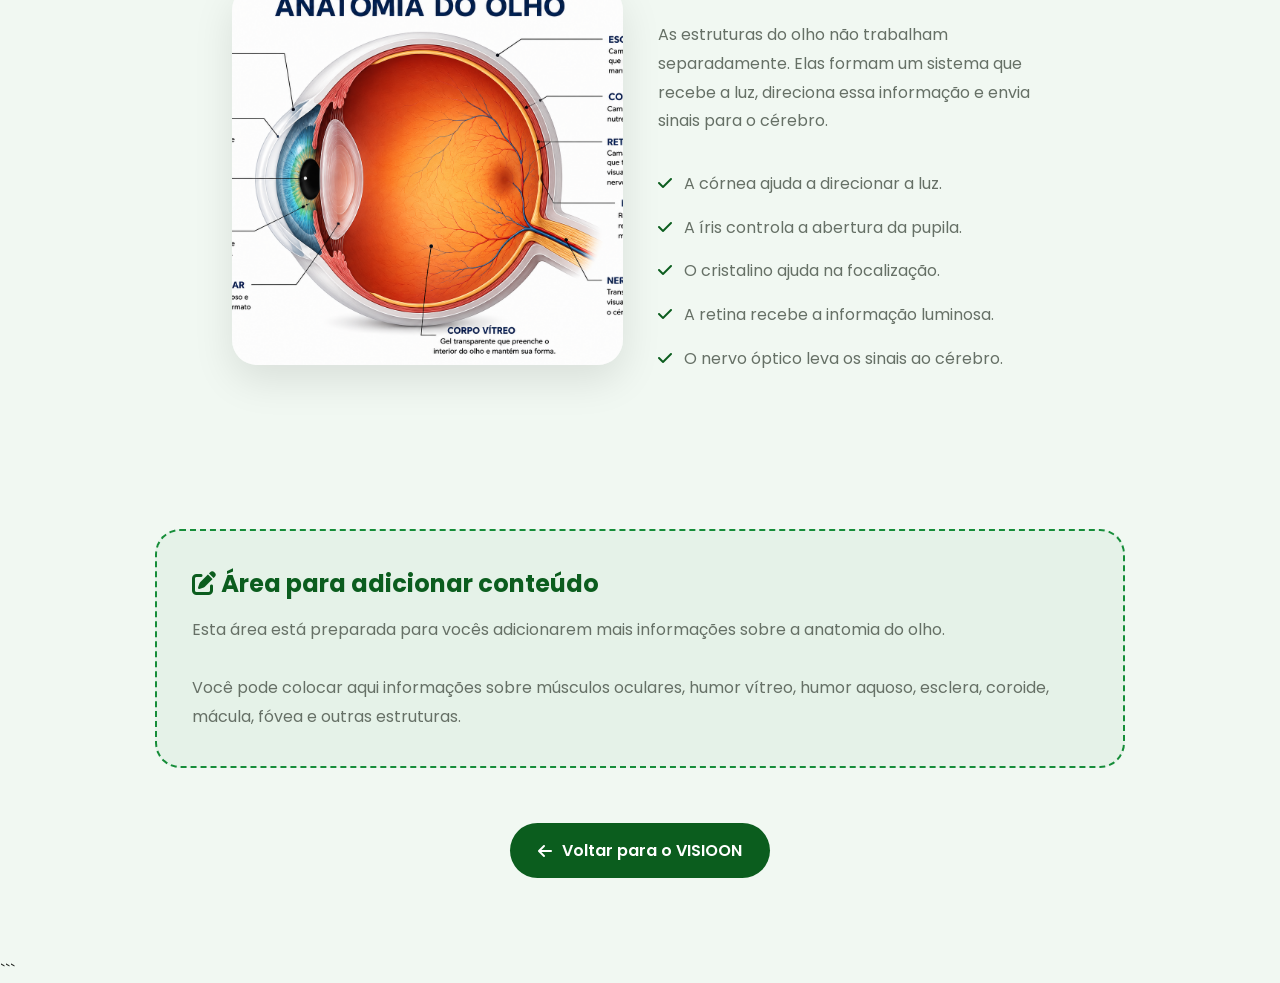
==== commit e80ff762: "ahfgbalblg" ====
--- a/anatomia.html
+++ b/anatomia.html
@@ -184,7 +184,7 @@
             min-height: 380px;
             border-radius: 25px;
 
-            background-image: url("imagens/imagem_anatomia_do_olho.png");
+            background-image: url("imagens/imagem_index_anatomia.png");
             background-size: cover;
             background-position: center;
 
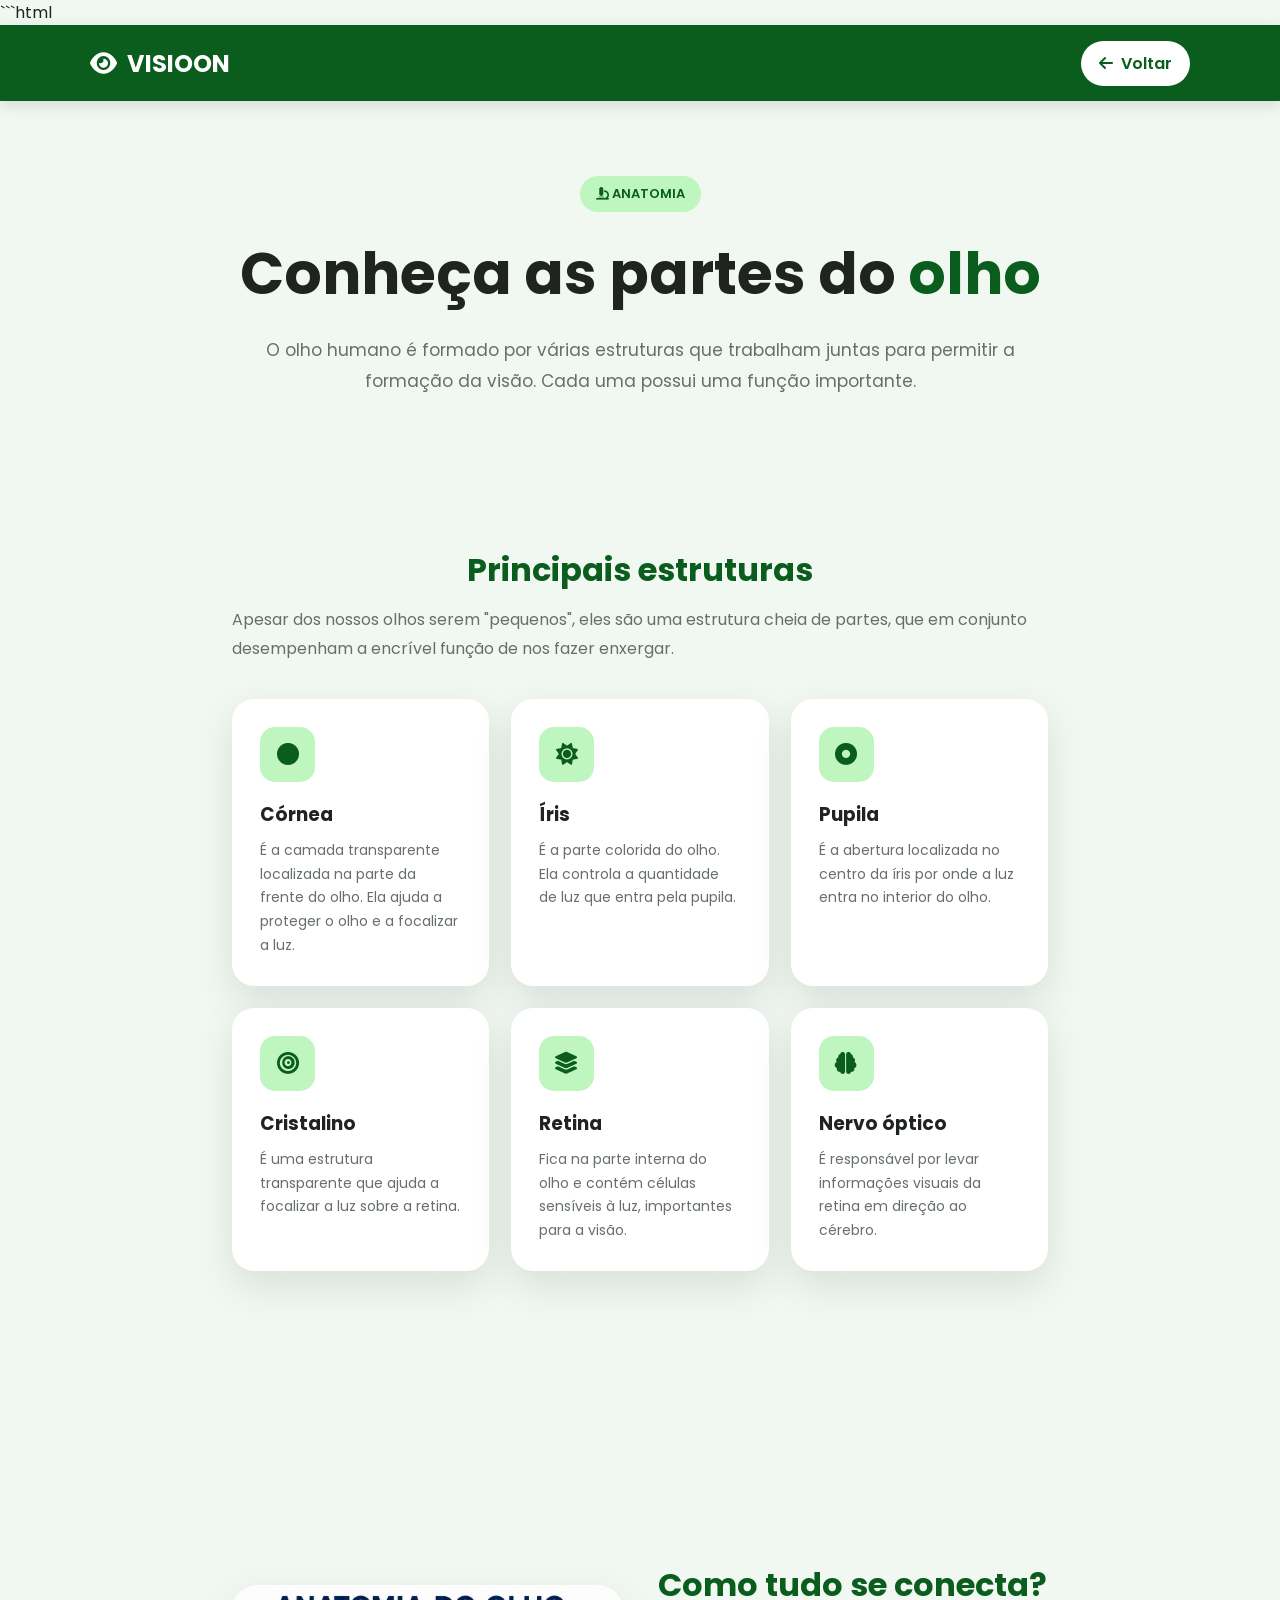
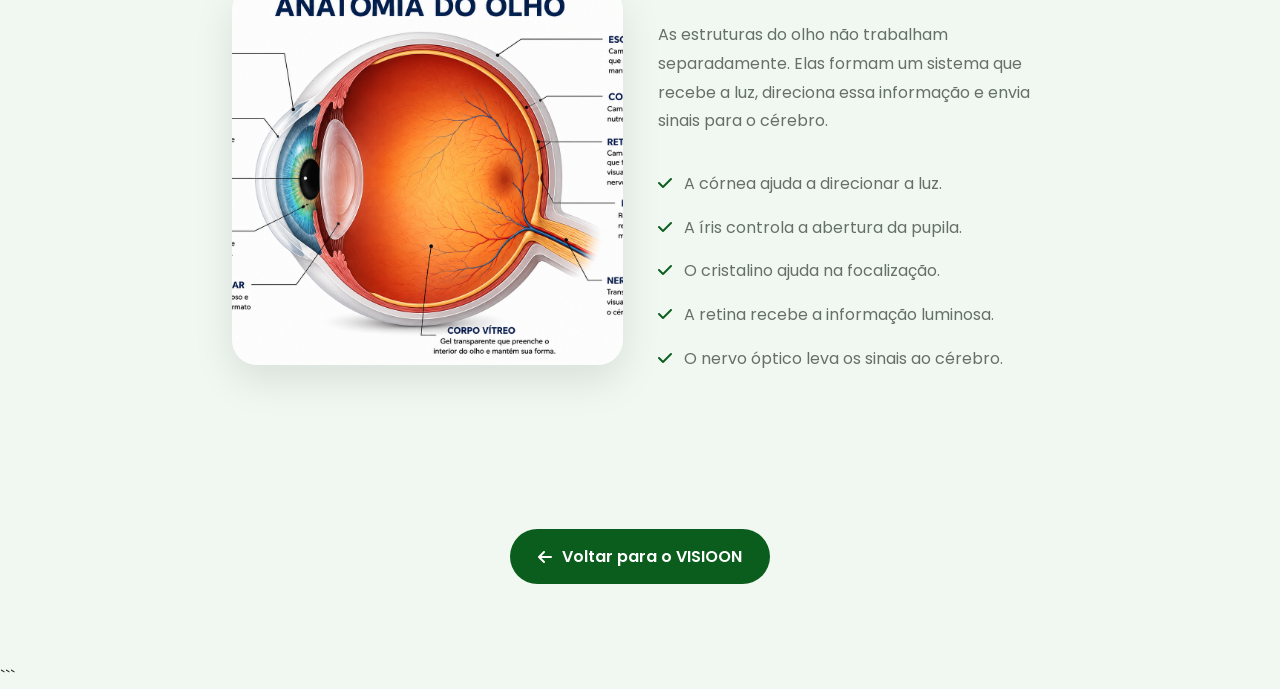
==== commit f9b62daf: "sfxgjzghzdghn" ====
--- a/anatomia.html
+++ b/anatomia.html
@@ -483,27 +483,8 @@
         </section>
 
 
-        <section class="blocoEditavel">
-
-            <h2>
-                <i class="fa-solid fa-pen-to-square"></i>
-                Área para adicionar conteúdo
-            </h2>
-
-            <p>
-                Esta área está preparada para vocês adicionarem mais
-                informações sobre a anatomia do olho.
-
-                <br><br>
-
-                Você pode colocar aqui informações sobre músculos oculares,
-                humor vítreo, humor aquoso, esclera, coroide, mácula,
-                fóvea e outras estruturas.
-            </p>
-
-        </section>
-
-
+    
+        
         <div class="areaVoltar">
 
             <a href="index.html" class="botaoVoltar">
--- a/style.css
+++ b/style.css
@@ -471,8 +471,8 @@
 ========================================================= */
 
 .imagemCard {
-    width: 100%;
-    height: 220px;
+    width: 90%;
+    height: 200px;
 
     object-fit: cover;
     object-position: center;
